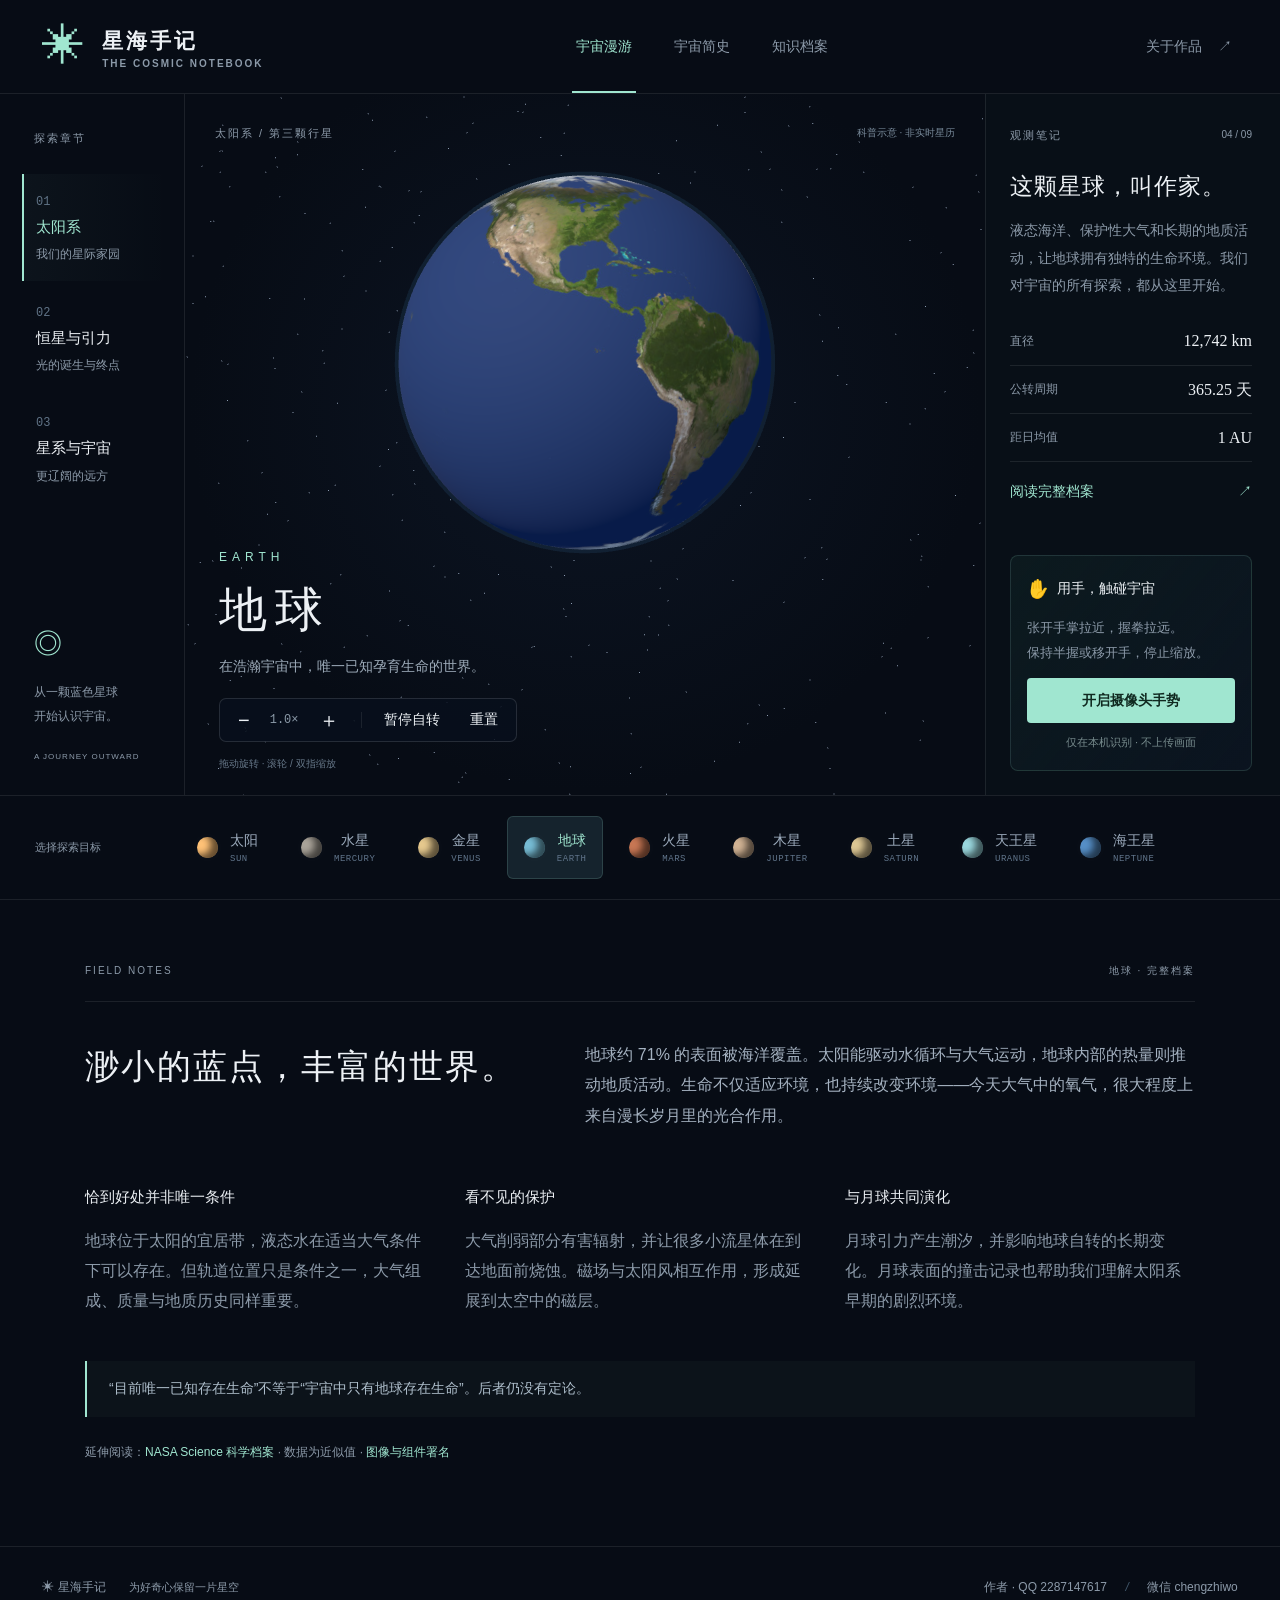
==== index.html @ a7c23c56 "Publish Xinghai original universe explorer" ====
<!doctype html>
<html lang="zh-CN"><head><meta charset="UTF-8"><meta name="viewport" content="width=device-width,initial-scale=1"><meta name="theme-color" content="#070c15"><meta name="description" content="星海手记：从太阳系、恒星与星系到宇宙演化的交互科普图鉴。用一只手，探索辽阔星空。作者 QQ 2287147617，微信 chengzhiwo。"><title>星海手记 · 掌心里的宇宙</title><link rel="icon" type="image/svg+xml" href="data:image/svg+xml,%3Csvg xmlns='http://www.w3.org/2000/svg' viewBox='0 0 40 40'%3E%3Crect width='40' height='40' rx='10' fill='%23070c15'/%3E%3Ccircle cx='20' cy='20' r='9' fill='%238ee0d0'/%3E%3Cellipse cx='20' cy='20' rx='17' ry='6' transform='rotate(-35 20 20)' fill='none' stroke='%23ffffff' stroke-width='2'/%3E%3C/svg%3E"><link rel="stylesheet" href="./style.css"><link rel="stylesheet" href="./refinements.css"></head>
<body><a class="skip" href="#reading">跳至知识正文</a>
<header><a class="brand" href="./"><span class="brand-icon">✳</span><span>星海手记<small>THE COSMIC NOTEBOOK</small></span></a><nav aria-label="主导航"><button class="nav active" data-view="explore">宇宙漫游</button><button class="nav" data-view="timeline">宇宙简史</button><button class="nav" data-view="library">知识档案</button></nav><button id="aboutBtn" class="quiet">关于作品 <span>↗</span></button></header>
<main>
<section id="explore" class="view active"><div class="explorer">
<aside class="chapters"><span class="eyebrow">探索章节</span><button class="chapter active" data-group="solar"><span>01</span>太阳系<small>我们的星际家园</small></button><button class="chapter" data-group="stars"><span>02</span>恒星与引力<small>光的诞生与终点</small></button><button class="chapter" data-group="galaxies"><span>03</span>星系与宇宙<small>更辽阔的远方</small></button><div class="side-foot"><span class="tiny-orbit">◎</span><p>从一颗蓝色星球<br>开始认识宇宙。</p><span class="eyebrow">A JOURNEY OUTWARD</span></div></aside>
<div class="universe"><div class="scene-top"><span class="eyebrow" id="sceneLocation">太阳系 / 第三颗行星</span><span class="model-tag">科普示意 · 非实时星历</span></div><div id="space" role="img" aria-label="可拖动旋转的三维天体，使用下方按钮或手势缩放"><div id="sceneLoading">正在展开星空…</div></div><div class="scene-title"><span class="eyebrow" id="objectEnglish">EARTH</span><h1 id="objectName">地球</h1><p id="objectSubtitle">在浩瀚宇宙中，唯一已知孕育生命的世界。</p></div><div class="scene-controls"><button id="zoomOut" aria-label="拉远视角">−</button><span id="zoomValue">1.0×</span><button id="zoomIn" aria-label="拉近视角">＋</button><span class="divider"></span><button id="rotateBtn" aria-pressed="true">暂停自转</button><button id="resetBtn">重置</button></div><div class="scene-hint">拖动旋转 · 滚轮 / 双指缩放</div></div>
<aside class="details"><div class="detail-heading"><span class="eyebrow">观测笔记</span><span id="objectIndex">03 / 09</span></div><h2 id="detailTitle">这颗星球，叫作家。</h2><p id="objectIntro">海洋、大气与适宜的温度，让地球拥有独特的生命环境。</p><div id="facts" class="facts"></div><button id="readMore" class="text-link">阅读完整档案 <span>↗</span></button><div class="gesture-card"><div class="gesture-title"><span>✋</span><strong>用手，触碰宇宙</strong><span class="badge">实验功能</span></div><p>张开手掌拉近，握拳拉远。<br>保持半握或移开手，停止缩放。</p><button id="cameraBtn" class="primary">开启摄像头手势</button><small>仅在本机识别 · 不上传画面</small></div></aside>
</div><div class="object-dock"><span class="dock-label">选择探索目标</span><div id="objectList" aria-label="探索天体"></div></div>
<section id="reading" class="reading"><div class="section-label"><span>FIELD NOTES</span><span id="readNumber">01 — 地球档案</span></div><div id="article"></div></section></section>
<section id="timeline" class="view page"><div class="page-intro"><span class="eyebrow">13.8 BILLION YEARS</span><h1>宇宙的故事，<br>仍在继续。</h1><p>从炽热的早期宇宙，到你此刻抬头看到的星光。<br>沿着时间线，读懂我们从何而来。</p></div><div id="timelineList"></div></section>
<section id="library" class="view page"><div class="page-intro"><span class="eyebrow">THE FIELD GUIDE</span><h1>把遥远，读得更近。</h1><p>理解宇宙，不只需要想象力，也需要知道证据与未知的边界。</p></div><label class="search-label">搜索知识档案<input id="search" type="search" placeholder="试试：黑洞、光年、暗物质…"></label><div id="knowledgeGrid"></div><div class="sources"><h2>资料与图像来源</h2><p>科普文字重新组织编写，数值取近似值。三维展示强调结构理解，天体大小、轨道距离与运行速度经过视觉调整，不用于导航或观测预报。</p><a href="https://science.nasa.gov/solar-system/" target="_blank" rel="noopener">NASA · 太阳系</a><a href="https://science.nasa.gov/universe/" target="_blank" rel="noopener">NASA · 宇宙</a><a href="./credits.html">图像与开源许可</a></div></section>
</main><footer><span>✳ 星海手记 <small>为好奇心保留一片星空</small></span><span>作者 · QQ 2287147617 <i> / </i> 微信 chengzhiwo</span></footer>
<dialog id="about"><button class="close" data-close="about" aria-label="关闭">×</button><span class="eyebrow">ABOUT THIS NOTEBOOK</span><h2>星海手记</h2><p>一份从太阳系延伸到宇宙边界的交互科普作品。独立编写页面、内容和交互，以真实科学资料为基础，将复杂概念变成可以探索的空间。</p><p>作者：<strong>QQ 2287147617</strong><br>微信：<strong>chengzhiwo</strong></p><p>灵感参考：Solar System Atlas 的空间探索形式。本站重新设计与实现，未复用该站源码、文字与品牌。第三方科学图像及开源组件保留各自权利与署名。</p><a href="./credits.html">查看资料来源与许可</a></dialog>
<dialog id="cameraDialog"><button class="close" id="cameraClose" aria-label="关闭手势和摄像头">×</button><span class="eyebrow">HAND OBSERVATORY</span><h2>一只手，就能探索。</h2><p>允许摄像头后，把单手放在画面中央。光线均匀、手掌完整入镜时效果更好。</p><div class="camera-preview"><video id="cameraVideo" autoplay muted playsinline></video><canvas id="handOverlay" width="480" height="360"></canvas><span id="cameraStatus" role="status" aria-live="polite">点击开始，仅请求视频权限。</span></div><div class="gesture-instructions"><span>✋ 张开 · 拉近</span><span>✊ 握拳 · 拉远</span><span>半握 / 移开 · 停止</span></div><button id="cameraStart" class="primary">允许摄像头并开始</button><button id="cameraMinimize" class="quiet" hidden>收起面板，继续探索</button><small>模型首次加载约 17 MB，之后使用浏览器缓存。关闭或切到后台将停止摄像头。</small></dialog>
<button id="cameraPill" hidden>手势识别中 · 点击查看 / 关闭</button><div id="toast" role="status"></div><script type="module" src="./app.js"></script></body></html>
---- style.css ----
@import url('data:text/css,');
:root{color-scheme:dark;--bg:#070c15;--panel:#0b1320;--line:#ffffff16;--text:#edf1f5;--muted:#8c9aa9;--mint:#a0e6d0;--serif:Georgia,'Songti SC','SimSun',serif}*{box-sizing:border-box}body{margin:0;background:var(--bg);color:var(--text);font:16px/1.7 'Segoe UI','Microsoft YaHei',sans-serif}button,input{font:inherit}button,a{touch-action:manipulation}button{cursor:pointer;color:inherit;border:0;background:none}a{color:var(--mint);text-decoration:none}button:focus-visible,a:focus-visible,input:focus-visible{outline:2px solid var(--mint);outline-offset:5px}button:hover{color:var(--mint)}button:disabled{opacity:.55;cursor:wait}[hidden]{display:none!important}.skip{position:fixed;left:20px;top:-100px;z-index:30;background:#173f3b;padding:10px}.skip:focus{top:10px}header{height:94px;display:flex;align-items:center;justify-content:space-between;padding:0 3.3%;border-bottom:1px solid var(--line);gap:24px}.brand{display:flex;align-items:center;gap:14px;color:var(--text);font-size:21px;letter-spacing:3px;font-weight:600}.brand-icon{font-size:43px;color:var(--mint);font-weight:400}.brand small{display:block;letter-spacing:2px;font-size:10px;color:var(--muted);line-height:1.2}.brand:hover{color:var(--mint)}nav{display:flex;align-self:stretch;gap:34px}.nav{position:relative;padding:0 4px;font-size:14px;color:var(--muted)}.nav.active{color:var(--mint)}.nav.active:after{content:'';position:absolute;bottom:0;left:0;right:0;height:2px;background:var(--mint)}.quiet{font-size:14px;color:var(--muted)}.quiet span{padding-left:12px}.view{display:none}.view.active{display:block}.explorer{display:grid;grid-template-columns:185px minmax(300px,1fr) 295px;min-height:660px;height:calc(100svh - 199px);max-height:880px}.chapters{padding:35px 20px 28px 28px;border-right:1px solid var(--line);display:flex;flex-direction:column}.eyebrow{font-size:11px;letter-spacing:2px;color:var(--muted);font-weight:500}.chapters>.eyebrow{padding:0 6px;margin-bottom:24px}.chapter{text-align:left;padding:16px 12px;margin:2px -6px;border-left:2px solid transparent;font-size:15px}.chapter>span{display:block;font:12px/2 monospace;color:#607386}.chapter small{display:block;color:var(--muted);font-size:11px;padding-top:5px}.chapter.active{color:var(--mint);border-left-color:var(--mint);background:linear-gradient(90deg,#a0e6d009,transparent)}.side-foot{margin-top:auto;padding:40px 0 0 6px}.side-foot p{color:var(--muted);font-size:12px;line-height:2}.side-foot .eyebrow{font-size:8px;letter-spacing:1px}.tiny-orbit{color:var(--mint);font-size:28px}.universe{position:relative;min-width:0;overflow:hidden;background:radial-gradient(ellipse at 50% 45%,#14223966,transparent 70%)}#space{position:absolute;inset:0;touch-action:none}#space canvas{width:100%;height:100%;display:block}#sceneLoading{position:absolute;inset:40% 0;text-align:center;color:var(--muted);font-size:14px}.scene-top{position:absolute;top:30px;left:30px;right:30px;z-index:2;display:flex;justify-content:space-between;gap:14px;pointer-events:none}.model-tag{font-size:10px;color:#798b9b}.scene-title{position:absolute;left:34px;bottom:116px;pointer-events:none;z-index:2}.scene-title .eyebrow{color:var(--mint);font-size:12px;letter-spacing:5px}.scene-title h1{font:48px/1.3 var(--serif);letter-spacing:8px;margin:10px 0 14px}.scene-title p{font-size:13px;color:#9dabb9;margin:0;max-width:380px}.scene-controls{position:absolute;bottom:53px;left:34px;display:flex;align-items:center;gap:10px;border:1px solid #ffffff20;background:#08101dd9;border-radius:7px;padding:6px 8px;font-size:12px}.scene-controls button{padding:3px 10px;font-size:12px}.scene-controls button:first-child,.scene-controls button:nth-child(3){font-size:20px;line-height:1}.scene-controls span{color:var(--muted);font-family:monospace}.scene-controls .divider{height:16px;width:1px;background:var(--line);margin:0 2px}.scene-hint{position:absolute;bottom:23px;left:34px;font-size:10px;color:#667788}.details{padding:32px 28px 24px 24px;border-left:1px solid var(--line);display:flex;flex-direction:column;background:#0a111a88}.detail-heading{display:flex;justify-content:space-between;color:var(--muted);font-size:10px}.details h2{font:24px/1.6 var(--serif);margin:24px 0 12px;letter-spacing:1px}.details>p{font-size:13px;line-height:1.95;color:var(--muted);margin:0 0 18px}.facts{display:grid;gap:0}.fact{padding:10px 0;border-bottom:1px solid var(--line);display:flex;align-items:center;justify-content:space-between;gap:16px}.fact span{font-size:11px;color:var(--muted)}.fact strong{font-size:16px;font-weight:400;font-family:Georgia,'Microsoft YaHei',serif}.text-link{font-size:12px;color:var(--mint);padding:18px 0;text-align:left;display:flex;justify-content:space-between}.gesture-card{border:1px solid #a0e6d025;padding:18px 16px;margin-top:auto;border-radius:8px;background:linear-gradient(130deg,#15312e55,#0b1420)}.gesture-title{display:flex;gap:8px;align-items:center}.gesture-title>span:first-child{font-size:18px}.gesture-title strong{font-size:12px;font-weight:500}.badge{font-size:9px;color:var(--mint);margin-left:auto;border:1px solid #a0e6d030;border-radius:3px;padding:1px 4px}.gesture-card p{font-size:11px;line-height:1.9;color:var(--muted);margin:12px 0}.primary{width:100%;border-radius:4px;background:var(--mint);color:#102920;padding:11px;font-size:12px;font-weight:600;transition:background .2s}.primary:hover{background:#c1f5e5;color:#081611}.gesture-card small{display:block;text-align:center;font-size:9px;color:#778b8d;margin-top:10px}.object-dock{display:flex;align-items:center;gap:25px;height:105px;border-top:1px solid var(--line);border-bottom:1px solid var(--line);padding:0 35px}.dock-label{font-size:11px;color:var(--muted);min-width:120px}.object-dock>div{display:flex;gap:9px;overflow-x:auto;scrollbar-width:thin;flex:1;padding:10px 0}.object-btn{display:flex;align-items:center;gap:12px;padding:12px 16px;white-space:nowrap;border:1px solid transparent;border-radius:6px;font-size:13px;color:#9cabbc}.object-btn.active{background:#15232d;border-color:#a0e6d02a;color:var(--mint)}.object-btn i{width:21px;height:21px;border-radius:50%;background:var(--body-color);display:block;box-shadow:inset -7px -3px 7px #0009,0 0 12px #ffffff09}.object-btn small{display:block;font:9px/1.5 monospace;color:#61758b;text-align:left;letter-spacing:.5px}.reading{max-width:1200px;margin:auto;padding:62px 45px 72px}.section-label{display:flex;justify-content:space-between;font-size:10px;letter-spacing:2px;color:var(--muted);border-bottom:1px solid var(--line);padding-bottom:22px}.article-head{display:grid;grid-template-columns:1fr 1.4fr;gap:65px;padding:38px 0}.article-head h2{font:34px/1.6 var(--serif);letter-spacing:2px;margin:0}.article-head p{margin:0;color:#a5b2c1;line-height:1.9}.article-columns{display:grid;grid-template-columns:repeat(3,1fr);gap:30px}.article-columns h3{font-size:15px;font-weight:500}.article-columns p{font-size:14px;color:var(--muted);line-height:1.9}.note{border-left:2px solid var(--mint);background:#a0e6d007;padding:16px 22px;margin-top:28px;color:#aebecb;font-size:14px}.article-source{font-size:12px;margin-top:25px;color:var(--muted)}.page{max-width:1200px;margin:auto;padding:65px 45px}.page-intro .eyebrow{color:var(--mint)}.page-intro h1{font:48px/1.45 var(--serif);letter-spacing:4px;margin:20px 0}.page-intro p{color:var(--muted);line-height:1.9}.timeline-event{display:grid;grid-template-columns:190px 1fr;gap:40px;position:relative;padding:36px 0 36px 24px;border-left:1px solid #a0e6d040;margin-left:10px}.timeline-event:before{content:'';position:absolute;left:-4px;top:50px;width:7px;height:7px;border-radius:50%;background:var(--mint)}.timeline-event time{font:24px/1.6 Georgia,serif;color:var(--mint)}.timeline-event h2{font:24px var(--serif);margin:4px 0 15px}.timeline-event p{color:var(--muted);margin:0;line-height:1.9}.search-label{display:block;color:var(--muted);font-size:13px;margin:35px 0}.search-label input{display:block;margin-top:12px;background:#101c29;border:1px solid var(--line);border-radius:5px;color:white;width:100%;padding:15px 20px;font-size:16px}#knowledgeGrid{display:grid;grid-template-columns:repeat(2,1fr);gap:20px}.knowledge-card{border:1px solid var(--line);padding:27px;border-radius:5px;background:#0c1420}.knowledge-card .eyebrow{color:var(--mint)}.knowledge-card h2{font:24px var(--serif);margin:12px 0 20px}.knowledge-card p{font-size:15px;color:var(--muted);line-height:1.9}.knowledge-card details{font-size:14px;color:#aebecb;border-top:1px solid var(--line);padding-top:15px}.knowledge-card summary{cursor:pointer;color:var(--mint)}.sources{margin-top:50px;border-top:1px solid var(--line);padding-top:30px}.sources p{color:var(--muted)}.sources a{display:inline-block;margin:10px 24px 10px 0;font-size:14px}footer{border-top:1px solid var(--line);padding:30px 3.3%;display:flex;justify-content:space-between;gap:24px;font-size:12px;color:var(--muted)}footer small{padding-left:20px;font-size:11px}footer i{padding:0 15px;color:#42596c}dialog{background:#0d1724;color:var(--text);border:1px solid #a0e6d033;border-radius:12px;padding:38px;width:min(560px,calc(100vw - 32px));max-height:90svh;overflow:auto;box-shadow:0 30px 150px #000b}dialog::backdrop{background:#000b;backdrop-filter:blur(8px)}dialog h2{font:30px var(--serif);margin:18px 0}dialog p{color:var(--muted);font-size:14px;line-height:1.9}dialog small{display:block;font-size:11px;color:var(--muted);margin-top:15px}.close{position:absolute;top:12px;right:16px;font-size:25px}.camera-preview{position:relative;aspect-ratio:4/3;background:#050a10;border:1px solid var(--line);border-radius:6px;overflow:hidden}.camera-preview video,.camera-preview canvas{position:absolute;inset:0;width:100%;height:100%;object-fit:cover;transform:scaleX(-1)}#cameraStatus{position:absolute;bottom:12px;left:12px;right:12px;background:#050a10c9;padding:8px 12px;font-size:12px;color:var(--mint);border-radius:4px}.gesture-instructions{display:flex;flex-wrap:wrap;gap:15px;font-size:11px;color:var(--muted);margin:15px 0}#cameraPill{position:fixed;bottom:18px;right:18px;background:#a0e6d0;color:#102920;padding:12px 20px;border-radius:40px;z-index:8;font-size:12px}#toast{position:fixed;bottom:26px;left:50%;transform:translateX(-50%);background:#1c3441;padding:12px 25px;border-radius:6px;z-index:20;display:none;font-size:13px;max-width:90vw}.fallback-image{position:absolute;width:70%;height:50%;object-fit:contain;left:15%;top:10%;opacity:.8}.fallback-message{position:absolute;top:60%;left:10%;right:10%;font-size:13px;color:var(--muted)}@media(min-width:1600px){.explorer{grid-template-columns:220px minmax(300px,1fr) 340px}.details{padding:40px 34px}.details>p{font-size:15px}.fact{padding:15px 0}.gesture-card p{font-size:13px}.scene-title h1{font-size:60px}}@media(max-width:1100px){header{padding:0 24px}.explorer{grid-template-columns:145px minmax(250px,1fr) 260px}.chapters{padding-left:18px;padding-right:12px}.details{padding:25px 18px}.scene-top{left:22px;right:20px;display:block}.model-tag{display:block;margin-top:7px}.scene-title{left:24px}.scene-title h1{font-size:40px}.scene-title p{max-width:260px;font-size:12px}.scene-controls,.scene-hint{left:24px}.badge{display:none}.object-dock{padding:0 20px;gap:12px}.dock-label{min-width:110px}nav{gap:22px}}@media(max-width:780px){header{height:auto;min-height:84px;padding:16px 18px;flex-wrap:wrap;gap:15px}.brand{font-size:18px}.brand-icon{font-size:33px}.brand small{font-size:8px}header nav{order:3;flex-basis:100%;height:40px;justify-content:space-between;gap:15px}.nav{font-size:13px;padding:5px 12px}#aboutBtn{font-size:12px}.explorer{display:flex;flex-wrap:wrap;height:auto;max-height:none;min-height:0}.chapters{order:0;width:100%;flex-direction:row;align-items:stretch;justify-content:space-between;padding:10px 14px;border-right:0;border-bottom:1px solid var(--line)}.chapters>.eyebrow,.side-foot{display:none}.chapter{font-size:12px;padding:8px 10px;margin:0;border-left:0;border-bottom:2px solid transparent}.chapter>span{display:inline;margin-right:7px;font-size:10px}.chapter small{display:none}.chapter.active{border-bottom-color:var(--mint)}.universe{order:1;width:100%;height:590px}.details{order:2;width:100%;border-left:0;border-top:1px solid var(--line);padding:26px 22px;display:block}.details h2{margin-top:15px}.details>p{font-size:14px}.facts{grid-template-columns:repeat(3,1fr);gap:15px}.fact{display:block}.fact span,.fact strong{display:block}.fact strong{margin-top:5px;font-size:17px}.gesture-card{margin-top:10px;padding:20px}.gesture-title strong{font-size:15px}.gesture-card p{font-size:13px}.gesture-card .primary{font-size:14px}.gesture-card small{font-size:11px}.badge{display:block}.object-dock{height:100px;padding:0 15px;position:relative}.dock-label{display:none}.object-btn{padding:12px}.scene-title{bottom:115px;left:24px}.scene-title h1{font-size:43px}.scene-title p{max-width:320px}.scene-controls{font-size:14px}.scene-controls button{font-size:13px}.scene-hint{font-size:11px}.reading{padding:35px 23px}.article-head{grid-template-columns:1fr;gap:20px;padding:28px 0}.article-head h2{font-size:28px}.article-columns{grid-template-columns:1fr;gap:6px}.article-columns p{font-size:15px}.page{padding:35px 23px}.page-intro h1{font-size:35px}.timeline-event{grid-template-columns:1fr;gap:8px;padding:30px 0 30px 22px}.timeline-event:before{top:44px}.timeline-event time{font-size:20px}#knowledgeGrid{grid-template-columns:1fr}.knowledge-card{padding:23px}footer{flex-direction:column;padding:25px 23px;gap:12px}footer small{display:block;padding:7px 0 0}footer i{padding:0 5px}dialog{padding:30px 24px}.gesture-instructions{gap:10px}.section-label{font-size:9px}}@media(prefers-reduced-motion:reduce){*{scroll-behavior:auto!important;transition:none!important}}
---- refinements.css ----
.nebula-photo{margin:30px 0}.nebula-photo img{width:100%;height:auto;border-radius:6px}.nebula-photo figcaption{font-size:12px;color:var(--muted);margin-top:8px}.details>p{font-size:14px}.fact span{font-size:12px}.gesture-title strong{font-size:14px}.gesture-card p{font-size:13px}.gesture-card .primary{font-size:14px}.text-link{font-size:14px}.object-btn{font-size:14px}.chapter small{font-size:12px}.article-columns p{font-size:16px}.gesture-card small{font-size:11px}.scene-title p{font-size:14px}.scene-controls button{font-size:14px}.badge{display:none}.details h2{font-size:23px}.knowledge-card p{font-size:16px}.camera-preview video{object-fit:fill}@media(max-width:780px){.fact strong{font-size:16px}.scene-title p{font-size:13px}.scene-controls button{font-size:13px}}
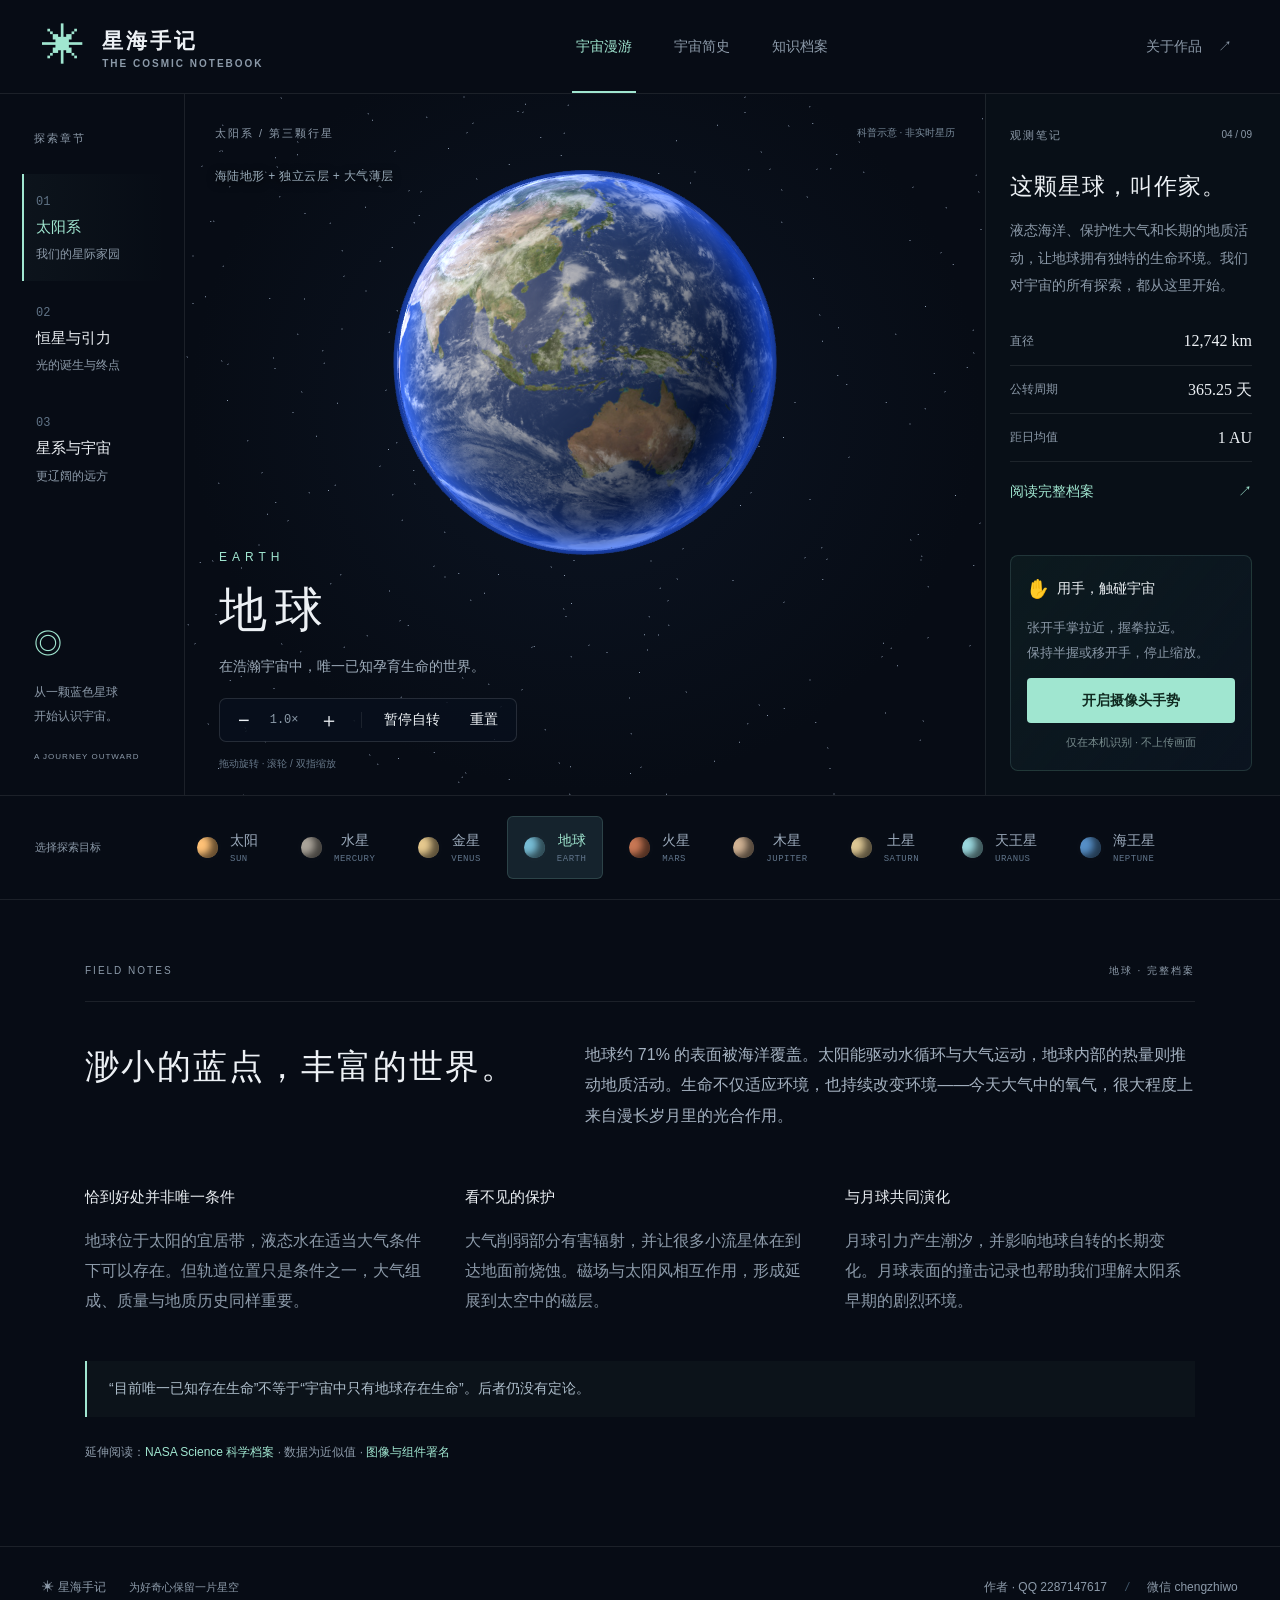
==== commit aa3708be: "Enrich all planets with observation-based maps, atmosphere, clouds and Venus radar view" ====
--- a/index.html
+++ b/index.html
@@ -1,17 +1,17 @@
-<!doctype html>
-<html lang="zh-CN"><head><meta charset="UTF-8"><meta name="viewport" content="width=device-width,initial-scale=1"><meta name="theme-color" content="#070c15"><meta name="description" content="星海手记：从太阳系、恒星与星系到宇宙演化的交互科普图鉴。用一只手，探索辽阔星空。作者 QQ 2287147617，微信 chengzhiwo。"><title>星海手记 · 掌心里的宇宙</title><link rel="icon" type="image/svg+xml" href="data:image/svg+xml,%3Csvg xmlns='http://www.w3.org/2000/svg' viewBox='0 0 40 40'%3E%3Crect width='40' height='40' rx='10' fill='%23070c15'/%3E%3Ccircle cx='20' cy='20' r='9' fill='%238ee0d0'/%3E%3Cellipse cx='20' cy='20' rx='17' ry='6' transform='rotate(-35 20 20)' fill='none' stroke='%23ffffff' stroke-width='2'/%3E%3C/svg%3E"><link rel="stylesheet" href="./style.css"><link rel="stylesheet" href="./refinements.css"></head>
-<body><a class="skip" href="#reading">跳至知识正文</a>
-<header><a class="brand" href="./"><span class="brand-icon">✳</span><span>星海手记<small>THE COSMIC NOTEBOOK</small></span></a><nav aria-label="主导航"><button class="nav active" data-view="explore">宇宙漫游</button><button class="nav" data-view="timeline">宇宙简史</button><button class="nav" data-view="library">知识档案</button></nav><button id="aboutBtn" class="quiet">关于作品 <span>↗</span></button></header>
-<main>
-<section id="explore" class="view active"><div class="explorer">
-<aside class="chapters"><span class="eyebrow">探索章节</span><button class="chapter active" data-group="solar"><span>01</span>太阳系<small>我们的星际家园</small></button><button class="chapter" data-group="stars"><span>02</span>恒星与引力<small>光的诞生与终点</small></button><button class="chapter" data-group="galaxies"><span>03</span>星系与宇宙<small>更辽阔的远方</small></button><div class="side-foot"><span class="tiny-orbit">◎</span><p>从一颗蓝色星球<br>开始认识宇宙。</p><span class="eyebrow">A JOURNEY OUTWARD</span></div></aside>
-<div class="universe"><div class="scene-top"><span class="eyebrow" id="sceneLocation">太阳系 / 第三颗行星</span><span class="model-tag">科普示意 · 非实时星历</span></div><div id="space" role="img" aria-label="可拖动旋转的三维天体，使用下方按钮或手势缩放"><div id="sceneLoading">正在展开星空…</div></div><div class="scene-title"><span class="eyebrow" id="objectEnglish">EARTH</span><h1 id="objectName">地球</h1><p id="objectSubtitle">在浩瀚宇宙中，唯一已知孕育生命的世界。</p></div><div class="scene-controls"><button id="zoomOut" aria-label="拉远视角">−</button><span id="zoomValue">1.0×</span><button id="zoomIn" aria-label="拉近视角">＋</button><span class="divider"></span><button id="rotateBtn" aria-pressed="true">暂停自转</button><button id="resetBtn">重置</button></div><div class="scene-hint">拖动旋转 · 滚轮 / 双指缩放</div></div>
-<aside class="details"><div class="detail-heading"><span class="eyebrow">观测笔记</span><span id="objectIndex">03 / 09</span></div><h2 id="detailTitle">这颗星球，叫作家。</h2><p id="objectIntro">海洋、大气与适宜的温度，让地球拥有独特的生命环境。</p><div id="facts" class="facts"></div><button id="readMore" class="text-link">阅读完整档案 <span>↗</span></button><div class="gesture-card"><div class="gesture-title"><span>✋</span><strong>用手，触碰宇宙</strong><span class="badge">实验功能</span></div><p>张开手掌拉近，握拳拉远。<br>保持半握或移开手，停止缩放。</p><button id="cameraBtn" class="primary">开启摄像头手势</button><small>仅在本机识别 · 不上传画面</small></div></aside>
-</div><div class="object-dock"><span class="dock-label">选择探索目标</span><div id="objectList" aria-label="探索天体"></div></div>
-<section id="reading" class="reading"><div class="section-label"><span>FIELD NOTES</span><span id="readNumber">01 — 地球档案</span></div><div id="article"></div></section></section>
-<section id="timeline" class="view page"><div class="page-intro"><span class="eyebrow">13.8 BILLION YEARS</span><h1>宇宙的故事，<br>仍在继续。</h1><p>从炽热的早期宇宙，到你此刻抬头看到的星光。<br>沿着时间线，读懂我们从何而来。</p></div><div id="timelineList"></div></section>
-<section id="library" class="view page"><div class="page-intro"><span class="eyebrow">THE FIELD GUIDE</span><h1>把遥远，读得更近。</h1><p>理解宇宙，不只需要想象力，也需要知道证据与未知的边界。</p></div><label class="search-label">搜索知识档案<input id="search" type="search" placeholder="试试：黑洞、光年、暗物质…"></label><div id="knowledgeGrid"></div><div class="sources"><h2>资料与图像来源</h2><p>科普文字重新组织编写，数值取近似值。三维展示强调结构理解，天体大小、轨道距离与运行速度经过视觉调整，不用于导航或观测预报。</p><a href="https://science.nasa.gov/solar-system/" target="_blank" rel="noopener">NASA · 太阳系</a><a href="https://science.nasa.gov/universe/" target="_blank" rel="noopener">NASA · 宇宙</a><a href="./credits.html">图像与开源许可</a></div></section>
-</main><footer><span>✳ 星海手记 <small>为好奇心保留一片星空</small></span><span>作者 · QQ 2287147617 <i> / </i> 微信 chengzhiwo</span></footer>
-<dialog id="about"><button class="close" data-close="about" aria-label="关闭">×</button><span class="eyebrow">ABOUT THIS NOTEBOOK</span><h2>星海手记</h2><p>一份从太阳系延伸到宇宙边界的交互科普作品。独立编写页面、内容和交互，以真实科学资料为基础，将复杂概念变成可以探索的空间。</p><p>作者：<strong>QQ 2287147617</strong><br>微信：<strong>chengzhiwo</strong></p><p>灵感参考：Solar System Atlas 的空间探索形式。本站重新设计与实现，未复用该站源码、文字与品牌。第三方科学图像及开源组件保留各自权利与署名。</p><a href="./credits.html">查看资料来源与许可</a></dialog>
-<dialog id="cameraDialog"><button class="close" id="cameraClose" aria-label="关闭手势和摄像头">×</button><span class="eyebrow">HAND OBSERVATORY</span><h2>一只手，就能探索。</h2><p>允许摄像头后，把单手放在画面中央。光线均匀、手掌完整入镜时效果更好。</p><div class="camera-preview"><video id="cameraVideo" autoplay muted playsinline></video><canvas id="handOverlay" width="480" height="360"></canvas><span id="cameraStatus" role="status" aria-live="polite">点击开始，仅请求视频权限。</span></div><div class="gesture-instructions"><span>✋ 张开 · 拉近</span><span>✊ 握拳 · 拉远</span><span>半握 / 移开 · 停止</span></div><button id="cameraStart" class="primary">允许摄像头并开始</button><button id="cameraMinimize" class="quiet" hidden>收起面板，继续探索</button><small>模型首次加载约 17 MB，之后使用浏览器缓存。关闭或切到后台将停止摄像头。</small></dialog>
-<button id="cameraPill" hidden>手势识别中 · 点击查看 / 关闭</button><div id="toast" role="status"></div><script type="module" src="./app.js"></script></body></html>
+<!doctype html>
+<html lang="zh-CN"><head><meta charset="UTF-8"><meta name="viewport" content="width=device-width,initial-scale=1"><meta name="theme-color" content="#070c15"><meta name="description" content="星海手记：从太阳系、恒星与星系到宇宙演化的交互科普图鉴。用一只手，探索辽阔星空。作者 QQ 2287147617，微信 chengzhiwo。"><title>星海手记 · 掌心里的宇宙</title><link rel="icon" type="image/svg+xml" href="data:image/svg+xml,%3Csvg xmlns='http://www.w3.org/2000/svg' viewBox='0 0 40 40'%3E%3Crect width='40' height='40' rx='10' fill='%23070c15'/%3E%3Ccircle cx='20' cy='20' r='9' fill='%238ee0d0'/%3E%3Cellipse cx='20' cy='20' rx='17' ry='6' transform='rotate(-35 20 20)' fill='none' stroke='%23ffffff' stroke-width='2'/%3E%3C/svg%3E"><link rel="stylesheet" href="./style.css"><link rel="stylesheet" href="./refinements.css?v=2"></head>
+<body><a class="skip" href="#reading">跳至知识正文</a>
+<header><a class="brand" href="./"><span class="brand-icon">✳</span><span>星海手记<small>THE COSMIC NOTEBOOK</small></span></a><nav aria-label="主导航"><button class="nav active" data-view="explore">宇宙漫游</button><button class="nav" data-view="timeline">宇宙简史</button><button class="nav" data-view="library">知识档案</button></nav><button id="aboutBtn" class="quiet">关于作品 <span>↗</span></button></header>
+<main>
+<section id="explore" class="view active"><div class="explorer">
+<aside class="chapters"><span class="eyebrow">探索章节</span><button class="chapter active" data-group="solar"><span>01</span>太阳系<small>我们的星际家园</small></button><button class="chapter" data-group="stars"><span>02</span>恒星与引力<small>光的诞生与终点</small></button><button class="chapter" data-group="galaxies"><span>03</span>星系与宇宙<small>更辽阔的远方</small></button><div class="side-foot"><span class="tiny-orbit">◎</span><p>从一颗蓝色星球<br>开始认识宇宙。</p><span class="eyebrow">A JOURNEY OUTWARD</span></div></aside>
+<div class="universe"><div class="scene-top"><span class="eyebrow" id="sceneLocation">太阳系 / 第三颗行星</span><span class="model-tag">科普示意 · 非实时星历</span></div><div id="appearanceBar"><span id="appearanceLabel"></span><button id="surfaceBtn" hidden aria-pressed="false">查看雷达地表</button></div><div id="space" role="img" aria-label="可拖动旋转的三维天体，使用下方按钮或手势缩放"><div id="sceneLoading">正在展开星空…</div></div><div class="scene-title"><span class="eyebrow" id="objectEnglish">EARTH</span><h1 id="objectName">地球</h1><p id="objectSubtitle">在浩瀚宇宙中，唯一已知孕育生命的世界。</p></div><div class="scene-controls"><button id="zoomOut" aria-label="拉远视角">−</button><span id="zoomValue">1.0×</span><button id="zoomIn" aria-label="拉近视角">＋</button><span class="divider"></span><button id="rotateBtn" aria-pressed="true">暂停自转</button><button id="resetBtn">重置</button></div><div class="scene-hint">拖动旋转 · 滚轮 / 双指缩放</div></div>
+<aside class="details"><div class="detail-heading"><span class="eyebrow">观测笔记</span><span id="objectIndex">03 / 09</span></div><h2 id="detailTitle">这颗星球，叫作家。</h2><p id="objectIntro">海洋、大气与适宜的温度，让地球拥有独特的生命环境。</p><div id="facts" class="facts"></div><button id="readMore" class="text-link">阅读完整档案 <span>↗</span></button><div class="gesture-card"><div class="gesture-title"><span>✋</span><strong>用手，触碰宇宙</strong><span class="badge">实验功能</span></div><p>张开手掌拉近，握拳拉远。<br>保持半握或移开手，停止缩放。</p><button id="cameraBtn" class="primary">开启摄像头手势</button><small>仅在本机识别 · 不上传画面</small></div></aside>
+</div><div class="object-dock"><span class="dock-label">选择探索目标</span><div id="objectList" aria-label="探索天体"></div></div>
+<section id="reading" class="reading"><div class="section-label"><span>FIELD NOTES</span><span id="readNumber">01 — 地球档案</span></div><div id="article"></div></section></section>
+<section id="timeline" class="view page"><div class="page-intro"><span class="eyebrow">13.8 BILLION YEARS</span><h1>宇宙的故事，<br>仍在继续。</h1><p>从炽热的早期宇宙，到你此刻抬头看到的星光。<br>沿着时间线，读懂我们从何而来。</p></div><div id="timelineList"></div></section>
+<section id="library" class="view page"><div class="page-intro"><span class="eyebrow">THE FIELD GUIDE</span><h1>把遥远，读得更近。</h1><p>理解宇宙，不只需要想象力，也需要知道证据与未知的边界。</p></div><label class="search-label">搜索知识档案<input id="search" type="search" placeholder="试试：黑洞、光年、暗物质…"></label><div id="knowledgeGrid"></div><div class="sources"><h2>资料与图像来源</h2><p>科普文字重新组织编写，数值取近似值。三维展示强调结构理解，天体大小、轨道距离与运行速度经过视觉调整，不用于导航或观测预报。</p><a href="https://science.nasa.gov/solar-system/" target="_blank" rel="noopener">NASA · 太阳系</a><a href="https://science.nasa.gov/universe/" target="_blank" rel="noopener">NASA · 宇宙</a><a href="./credits.html">图像与开源许可</a></div></section>
+</main><footer><span>✳ 星海手记 <small>为好奇心保留一片星空</small></span><span>作者 · QQ 2287147617 <i> / </i> 微信 chengzhiwo</span></footer>
+<dialog id="about"><button class="close" data-close="about" aria-label="关闭">×</button><span class="eyebrow">ABOUT THIS NOTEBOOK</span><h2>星海手记</h2><p>一份从太阳系延伸到宇宙边界的交互科普作品。独立编写页面、内容和交互，以真实科学资料为基础，将复杂概念变成可以探索的空间。</p><p>作者：<strong>QQ 2287147617</strong><br>微信：<strong>chengzhiwo</strong></p><p>灵感参考：Solar System Atlas 的空间探索形式。本站重新设计与实现，未复用该站源码、文字与品牌。第三方科学图像及开源组件保留各自权利与署名。</p><a href="./credits.html">查看资料来源与许可</a></dialog>
+<dialog id="cameraDialog"><button class="close" id="cameraClose" aria-label="关闭手势和摄像头">×</button><span class="eyebrow">HAND OBSERVATORY</span><h2>一只手，就能探索。</h2><p>允许摄像头后，把单手放在画面中央。光线均匀、手掌完整入镜时效果更好。</p><div class="camera-preview"><video id="cameraVideo" autoplay muted playsinline></video><canvas id="handOverlay" width="480" height="360"></canvas><span id="cameraStatus" role="status" aria-live="polite">点击开始，仅请求视频权限。</span></div><div class="gesture-instructions"><span>✋ 张开 · 拉近</span><span>✊ 握拳 · 拉远</span><span>半握 / 移开 · 停止</span></div><button id="cameraStart" class="primary">允许摄像头并开始</button><button id="cameraMinimize" class="quiet" hidden>收起面板，继续探索</button><small>模型首次加载约 17 MB，之后使用浏览器缓存。关闭或切到后台将停止摄像头。</small></dialog>
+<button id="cameraPill" hidden>手势识别中 · 点击查看 / 关闭</button><div id="toast" role="status"></div><script type="module" src="./app.js?v=2"></script></body></html>
--- a/refinements.css
+++ b/refinements.css
@@ -1 +1,3 @@
-.nebula-photo{margin:30px 0}.nebula-photo img{width:100%;height:auto;border-radius:6px}.nebula-photo figcaption{font-size:12px;color:var(--muted);margin-top:8px}.details>p{font-size:14px}.fact span{font-size:12px}.gesture-title strong{font-size:14px}.gesture-card p{font-size:13px}.gesture-card .primary{font-size:14px}.text-link{font-size:14px}.object-btn{font-size:14px}.chapter small{font-size:12px}.article-columns p{font-size:16px}.gesture-card small{font-size:11px}.scene-title p{font-size:14px}.scene-controls button{font-size:14px}.badge{display:none}.details h2{font-size:23px}.knowledge-card p{font-size:16px}.camera-preview video{object-fit:fill}@media(max-width:780px){.fact strong{font-size:16px}.scene-title p{font-size:13px}.scene-controls button{font-size:13px}}
+.nebula-photo{margin:30px 0}.nebula-photo img{width:100%;height:auto;border-radius:6px}.nebula-photo figcaption{font-size:12px;color:var(--muted);margin-top:8px}.details>p{font-size:14px}.fact span{font-size:12px}.gesture-title strong{font-size:14px}.gesture-card p{font-size:13px}.gesture-card .primary{font-size:14px}.text-link{font-size:14px}.object-btn{font-size:14px}.chapter small{font-size:12px}.article-columns p{font-size:16px}.gesture-card small{font-size:11px}.scene-title p{font-size:14px}.scene-controls button{font-size:14px}.badge{display:none}.details h2{font-size:23px}.knowledge-card p{font-size:16px}.camera-preview video{object-fit:fill}@media(max-width:780px){.fact strong{font-size:16px}.scene-title p{font-size:13px}.scene-controls button{font-size:13px}}
+
+#appearanceBar{position:absolute;z-index:3;top:72px;left:30px;right:25px;display:flex;align-items:flex-start;flex-direction:column;gap:10px;pointer-events:none}#appearanceLabel{font-size:12px;color:#9aacba;letter-spacing:.4px;text-shadow:0 2px 8px #000}#surfaceBtn{pointer-events:auto;font-size:13px;color:var(--mint);border:1px solid #a0e6d04a;background:#0b1826df;border-radius:5px;padding:7px 13px;backdrop-filter:blur(10px)}#surfaceBtn[aria-pressed=true]{background:#1c363f}@media(max-width:1100px){#appearanceBar{top:90px;left:23px}}@media(max-width:780px){#appearanceBar{top:83px;left:23px}#appearanceLabel{font-size:11px;max-width:280px}}
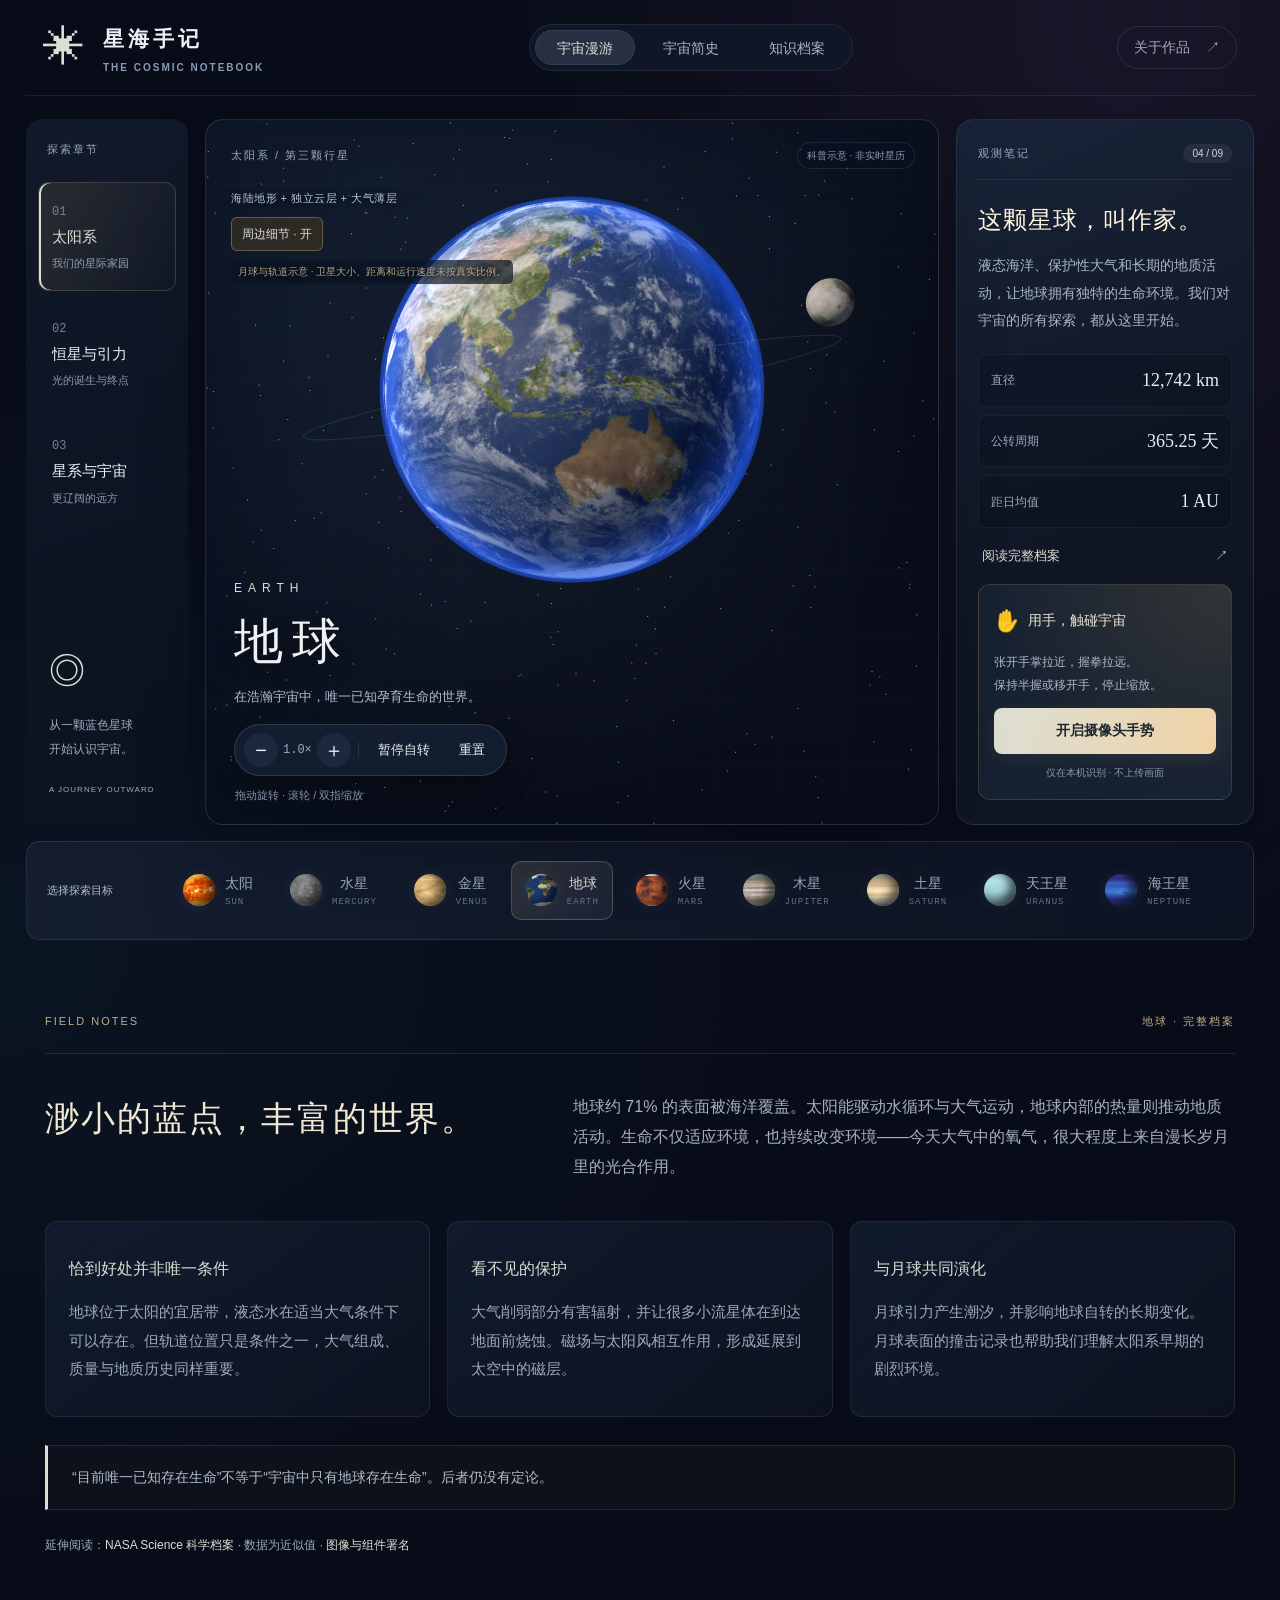
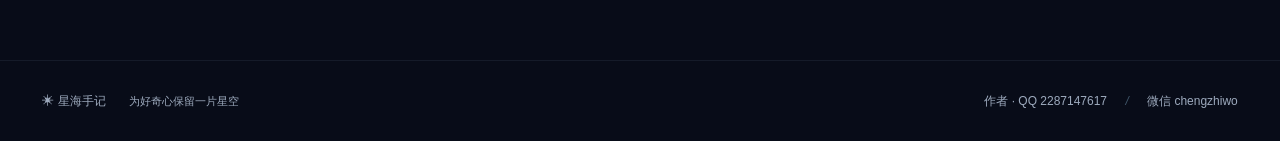
==== commit 37cd2996: "Enrich all planets with observation-based maps, atmosphere, clouds and Venus radar view" ====
--- a/index.html
+++ b/index.html
@@ -1,11 +1,11 @@
 <!doctype html>
-<html lang="zh-CN"><head><meta charset="UTF-8"><meta name="viewport" content="width=device-width,initial-scale=1"><meta name="theme-color" content="#070c15"><meta name="description" content="星海手记：从太阳系、恒星与星系到宇宙演化的交互科普图鉴。用一只手，探索辽阔星空。作者 QQ 2287147617，微信 chengzhiwo。"><title>星海手记 · 掌心里的宇宙</title><link rel="icon" type="image/svg+xml" href="data:image/svg+xml,%3Csvg xmlns='http://www.w3.org/2000/svg' viewBox='0 0 40 40'%3E%3Crect width='40' height='40' rx='10' fill='%23070c15'/%3E%3Ccircle cx='20' cy='20' r='9' fill='%238ee0d0'/%3E%3Cellipse cx='20' cy='20' rx='17' ry='6' transform='rotate(-35 20 20)' fill='none' stroke='%23ffffff' stroke-width='2'/%3E%3C/svg%3E"><link rel="stylesheet" href="./style.css"><link rel="stylesheet" href="./refinements.css?v=2"></head>
+<html lang="zh-CN"><head><meta charset="UTF-8"><meta name="viewport" content="width=device-width,initial-scale=1"><meta name="theme-color" content="#070c15"><meta name="description" content="星海手记：从太阳系、恒星与星系到宇宙演化的交互科普图鉴。用一只手，探索辽阔星空。作者 QQ 2287147617，微信 chengzhiwo。"><title>星海手记 · 掌心里的宇宙</title><link rel="icon" type="image/svg+xml" href="data:image/svg+xml,%3Csvg xmlns='http://www.w3.org/2000/svg' viewBox='0 0 40 40'%3E%3Crect width='40' height='40' rx='10' fill='%23070c15'/%3E%3Ccircle cx='20' cy='20' r='9' fill='%238ee0d0'/%3E%3Cellipse cx='20' cy='20' rx='17' ry='6' transform='rotate(-35 20 20)' fill='none' stroke='%23ffffff' stroke-width='2'/%3E%3C/svg%3E"><link rel="stylesheet" href="./style.css"><link rel="stylesheet" href="./refinements.css?v=2"><link rel="stylesheet" href="./observatory.css?v=3"></head>
 <body><a class="skip" href="#reading">跳至知识正文</a>
 <header><a class="brand" href="./"><span class="brand-icon">✳</span><span>星海手记<small>THE COSMIC NOTEBOOK</small></span></a><nav aria-label="主导航"><button class="nav active" data-view="explore">宇宙漫游</button><button class="nav" data-view="timeline">宇宙简史</button><button class="nav" data-view="library">知识档案</button></nav><button id="aboutBtn" class="quiet">关于作品 <span>↗</span></button></header>
 <main>
 <section id="explore" class="view active"><div class="explorer">
 <aside class="chapters"><span class="eyebrow">探索章节</span><button class="chapter active" data-group="solar"><span>01</span>太阳系<small>我们的星际家园</small></button><button class="chapter" data-group="stars"><span>02</span>恒星与引力<small>光的诞生与终点</small></button><button class="chapter" data-group="galaxies"><span>03</span>星系与宇宙<small>更辽阔的远方</small></button><div class="side-foot"><span class="tiny-orbit">◎</span><p>从一颗蓝色星球<br>开始认识宇宙。</p><span class="eyebrow">A JOURNEY OUTWARD</span></div></aside>
-<div class="universe"><div class="scene-top"><span class="eyebrow" id="sceneLocation">太阳系 / 第三颗行星</span><span class="model-tag">科普示意 · 非实时星历</span></div><div id="appearanceBar"><span id="appearanceLabel"></span><button id="surfaceBtn" hidden aria-pressed="false">查看雷达地表</button></div><div id="space" role="img" aria-label="可拖动旋转的三维天体，使用下方按钮或手势缩放"><div id="sceneLoading">正在展开星空…</div></div><div class="scene-title"><span class="eyebrow" id="objectEnglish">EARTH</span><h1 id="objectName">地球</h1><p id="objectSubtitle">在浩瀚宇宙中，唯一已知孕育生命的世界。</p></div><div class="scene-controls"><button id="zoomOut" aria-label="拉远视角">−</button><span id="zoomValue">1.0×</span><button id="zoomIn" aria-label="拉近视角">＋</button><span class="divider"></span><button id="rotateBtn" aria-pressed="true">暂停自转</button><button id="resetBtn">重置</button></div><div class="scene-hint">拖动旋转 · 滚轮 / 双指缩放</div></div>
+<div class="universe"><div class="scene-top"><span class="eyebrow" id="sceneLocation">太阳系 / 第三颗行星</span><span class="model-tag">科普示意 · 非实时星历</span></div><div id="appearanceBar"><span id="appearanceLabel"></span><div id="appearanceActions"><button id="surfaceBtn" hidden aria-pressed="false">查看雷达地表</button><button id="environmentBtn" aria-pressed="true">周边细节 · 开</button><button id="ringCloseBtn" hidden aria-pressed="false">放大环粒</button></div><span id="environmentNote"></span></div><div id="space" role="img" aria-label="可拖动旋转的三维天体，使用下方按钮或手势缩放"><div id="sceneLoading">正在展开星空…</div></div><div class="scene-title"><span class="eyebrow" id="objectEnglish">EARTH</span><h1 id="objectName">地球</h1><p id="objectSubtitle">在浩瀚宇宙中，唯一已知孕育生命的世界。</p></div><div class="scene-controls"><button id="zoomOut" aria-label="拉远视角">−</button><span id="zoomValue">1.0×</span><button id="zoomIn" aria-label="拉近视角">＋</button><span class="divider"></span><button id="rotateBtn" aria-pressed="true">暂停自转</button><button id="resetBtn">重置</button></div><div class="scene-hint">拖动旋转 · 滚轮 / 双指缩放</div></div>
 <aside class="details"><div class="detail-heading"><span class="eyebrow">观测笔记</span><span id="objectIndex">03 / 09</span></div><h2 id="detailTitle">这颗星球，叫作家。</h2><p id="objectIntro">海洋、大气与适宜的温度，让地球拥有独特的生命环境。</p><div id="facts" class="facts"></div><button id="readMore" class="text-link">阅读完整档案 <span>↗</span></button><div class="gesture-card"><div class="gesture-title"><span>✋</span><strong>用手，触碰宇宙</strong><span class="badge">实验功能</span></div><p>张开手掌拉近，握拳拉远。<br>保持半握或移开手，停止缩放。</p><button id="cameraBtn" class="primary">开启摄像头手势</button><small>仅在本机识别 · 不上传画面</small></div></aside>
 </div><div class="object-dock"><span class="dock-label">选择探索目标</span><div id="objectList" aria-label="探索天体"></div></div>
 <section id="reading" class="reading"><div class="section-label"><span>FIELD NOTES</span><span id="readNumber">01 — 地球档案</span></div><div id="article"></div></section></section>
@@ -14,4 +14,4 @@
 </main><footer><span>✳ 星海手记 <small>为好奇心保留一片星空</small></span><span>作者 · QQ 2287147617 <i> / </i> 微信 chengzhiwo</span></footer>
 <dialog id="about"><button class="close" data-close="about" aria-label="关闭">×</button><span class="eyebrow">ABOUT THIS NOTEBOOK</span><h2>星海手记</h2><p>一份从太阳系延伸到宇宙边界的交互科普作品。独立编写页面、内容和交互，以真实科学资料为基础，将复杂概念变成可以探索的空间。</p><p>作者：<strong>QQ 2287147617</strong><br>微信：<strong>chengzhiwo</strong></p><p>灵感参考：Solar System Atlas 的空间探索形式。本站重新设计与实现，未复用该站源码、文字与品牌。第三方科学图像及开源组件保留各自权利与署名。</p><a href="./credits.html">查看资料来源与许可</a></dialog>
 <dialog id="cameraDialog"><button class="close" id="cameraClose" aria-label="关闭手势和摄像头">×</button><span class="eyebrow">HAND OBSERVATORY</span><h2>一只手，就能探索。</h2><p>允许摄像头后，把单手放在画面中央。光线均匀、手掌完整入镜时效果更好。</p><div class="camera-preview"><video id="cameraVideo" autoplay muted playsinline></video><canvas id="handOverlay" width="480" height="360"></canvas><span id="cameraStatus" role="status" aria-live="polite">点击开始，仅请求视频权限。</span></div><div class="gesture-instructions"><span>✋ 张开 · 拉近</span><span>✊ 握拳 · 拉远</span><span>半握 / 移开 · 停止</span></div><button id="cameraStart" class="primary">允许摄像头并开始</button><button id="cameraMinimize" class="quiet" hidden>收起面板，继续探索</button><small>模型首次加载约 17 MB，之后使用浏览器缓存。关闭或切到后台将停止摄像头。</small></dialog>
-<button id="cameraPill" hidden>手势识别中 · 点击查看 / 关闭</button><div id="toast" role="status"></div><script type="module" src="./app.js?v=2"></script></body></html>
+<button id="cameraPill" hidden>手势识别中 · 点击查看 / 关闭</button><div id="toast" role="status"></div><script type="module" src="./app.js?v=3"></script></body></html>
--- a/observatory.css
+++ b/observatory.css
@@ -0,0 +1,6 @@
+:root{--mint:#eed6ab;--bg:#080c18;--panel:#10192b;--line:#b1c8ee20;--muted:#9daabd}body{background:radial-gradient(ellipse at 88% 0,#31244066,transparent 40%),radial-gradient(ellipse at 0 55%,#123a4a33,transparent 45%),#080c18}header{height:96px;margin:0 25px;padding:0 18px;border-bottom:1px solid #a7bddb1c}.brand-icon{color:var(--mint);font-size:42px}.brand{letter-spacing:4px}.brand small{font-size:10px;letter-spacing:2px;color:#8c9bb4;margin-top:5px}nav{align-self:center;padding:5px;gap:6px;border:1px solid #ffffff13;border-radius:40px;background:#0e1627;height:47px}.nav{padding:7px 22px;border-radius:24px;color:#a8b4c7;font-size:14px}.nav.active{background:#263042;color:var(--mint);box-shadow:inset 0 0 0 1px #fff1}.nav.active:after{display:none}#aboutBtn{border:1px solid #ffffff1a;padding:9px 16px;border-radius:25px}.explorer{gap:17px;padding:23px 26px 18px;grid-template-columns:162px minmax(280px,1fr) 298px;height:calc(100svh - 219px);min-height:745px;max-height:980px}.chapters{padding:21px 12px;border:0;background:linear-gradient(165deg,#17233799,#0d132055);border-radius:16px}.chapters>.eyebrow{font-size:11px;margin-bottom:19px;padding-left:9px}.chapter{position:relative;border:1px solid transparent;border-radius:11px;padding:17px 13px;margin:4px 0;font-size:15px;transition:background .2s}.chapter span{color:#6e849e;font-size:12px}.chapter.active{border-color:#f1ce9629;background:linear-gradient(115deg,#b99d6525,#b99d6503);box-shadow:inset 2px 0 var(--mint)}.chapter small{font-size:11px;color:#8c9bb4}.side-foot{padding:25px 11px 4px}.side-foot p{font-size:12px}.side-foot .tiny-orbit{font-size:36px}.universe{border:1px solid #b4c5f523;border-radius:18px;background:radial-gradient(ellipse at 45% 39%,#4052702b,transparent 66%),linear-gradient(140deg,#101b2d,#090e1a 65%);box-shadow:inset 0 0 80px #02061455,0 24px 70px #0003}.universe:before{content:'';position:absolute;inset:0;background-image:linear-gradient(#94b6de05 1px,transparent 1px),linear-gradient(90deg,#94b6de05 1px,transparent 1px);background-size:64px 64px;pointer-events:none}.scene-top{left:25px;right:23px;top:22px;align-items:center}.scene-top .eyebrow{font-size:11px}.model-tag{font-size:10px;border:1px solid #9caccb22;border-radius:20px;padding:4px 9px;color:#8c9bb4;background:#07102055}.scene-title{left:28px;bottom:116px}.scene-title .eyebrow{font-size:12px;letter-spacing:6px}.scene-title h1{font-size:49px;letter-spacing:9px;margin:10px 0 12px;text-shadow:0 3px 18px #0008}.scene-title p{font-size:13px;color:#b0bdce;max-width:380px}.scene-controls{bottom:48px;left:28px;gap:5px;padding:7px 9px;border:1px solid #b1c1d52e;border-radius:35px;background:#142033d9;backdrop-filter:blur(15px);box-shadow:0 10px 30px #0004}.scene-controls button{padding:7px 12px;font-size:13px;min-height:34px}.scene-controls button:first-child,.scene-controls button:nth-child(3){background:#27344988;border-radius:50%;width:34px;padding:2px}.scene-hint{left:29px;bottom:20px;color:#8391a7;font-size:11px}.details{border:1px solid #b4c5f51c;border-radius:18px;padding:24px 21px;background:linear-gradient(155deg,#19263bdf,#101624eb 60%);box-shadow:0 12px 40px #0002}.detail-heading{padding-bottom:16px;border-bottom:1px solid #ffffff12}.detail-heading .eyebrow{font-size:11px}.detail-heading #objectIndex{background:#fff1;border-radius:14px;padding:1px 9px;color:#ced8e9}.details h2{font:24px/1.6 var(--serif);margin:21px 0 13px;color:#fff4dd}.details>p{font-size:14px;color:#a9b6c8}.facts{gap:8px;margin-top:2px}.fact{border:1px solid #ffffff0c;border-radius:8px;padding:10px 12px;background:#070d183d}.fact span{font-size:12px}.fact strong{font-family:Georgia,'Microsoft YaHei',serif;font-size:18px;color:#e4eafa}.text-link{font-size:13px;padding:17px 4px}.gesture-card{border:1px solid #c8ad7c30;border-radius:12px;padding:18px 15px;background:radial-gradient(ellipse at 100% 0,#ac8b4930,transparent 70%),#162131}.gesture-title strong{font-size:14px;color:#f1e6d5}.gesture-title>span:first-child{font-size:21px}.gesture-card p{font-size:12px;color:#aeb8c8}.primary{border-radius:8px;background:linear-gradient(115deg,var(--mint),#f0d3a5);color:#1e2630;min-height:44px;box-shadow:0 5px 20px #e3c39815}.primary:hover{background:#fff0d2}.gesture-card small{font-size:10px;color:#8d9aaf}.object-dock{margin:0 26px;border:1px solid #a8c4eb20;border-radius:14px;background:linear-gradient(100deg,#172033cc,#0e1524cc);height:99px;padding:0 20px;gap:14px}.dock-label{font-size:11px;min-width:108px;color:#b3bed1}.object-btn{padding:10px 13px;border-radius:10px;gap:10px;font-size:14px;transition:background .2s,transform .2s}.object-btn:hover{background:#fff1;transform:translateY(-2px)}.object-btn.active{background:linear-gradient(130deg,#f0d1a421,#b4c2ed12);border-color:#e7d0a83d;box-shadow:inset 0 1px #ffffff0a}.object-btn i{width:32px;height:32px;box-shadow:inset -7px -4px 8px #0009,0 0 16px #bcd7ff14;background-size:auto 100%;background-position:center}.object-btn small{font-size:9px;letter-spacing:1px}.reading{margin-top:26px;max-width:1300px;padding-top:46px}.section-label{font-size:11px;color:#c0ac8a}.article-head{gap:55px}.article-head h2{font-size:34px;color:#f1e7d3}.article-columns{gap:17px}.article-columns section{border:1px solid #ffffff12;border-radius:12px;padding:17px 23px;background:linear-gradient(140deg,#142135aa,#12172688)}.article-columns h3{color:var(--mint);font-size:16px}.article-columns p{font-size:15px}.note{border:1px solid #e5c59522;border-left:3px solid var(--mint);border-radius:0 9px 9px 0;background:#ad894b0a;padding:20px 24px}.page-intro{padding:20px 0 30px}.page-intro h1{color:#fff0d7}.timeline-event{margin-left:20px;padding-left:36px;border-left-color:#d5b8874a}.timeline-event>div{padding:22px 27px;border:1px solid #b9cae418;border-radius:13px;background:linear-gradient(120deg,#19243b99,#1c183233)}.timeline-event:before{box-shadow:0 0 18px #f3d3a355}.knowledge-card{border-radius:14px;border-color:#b3bfd323;background:linear-gradient(140deg,#182a3fa1,#141928c9);padding:28px}.knowledge-card:nth-child(3n+2){background:linear-gradient(140deg,#292437a1,#141928c9)}.knowledge-card:nth-child(3n+3){background:linear-gradient(140deg,#26332da1,#141928c9)}.knowledge-card h2{color:#f7ebd7}.search-label input{border-radius:10px;background:#141e30}footer{margin-top:20px;border-color:#b1c8ee14}#appearanceBar{left:25px;top:69px;gap:9px;right:20px}#appearanceLabel{font-size:11px;letter-spacing:.5px;color:#b6c5d8}#appearanceActions{display:flex;gap:7px;flex-wrap:wrap;pointer-events:auto}#appearanceActions button{border:1px solid #bbccec32;background:#152235ce;border-radius:6px;color:#c8d5e6;font-size:12px;padding:6px 10px;backdrop-filter:blur(12px)}#appearanceActions button[aria-pressed=true]{border-color:#e5c38a55;color:var(--mint);background:#393023bb}#environmentNote{font-size:10px;color:#b8a88b;max-width:380px;line-height:1.8;text-shadow:0 1px 5px #000}#ringCloseBtn:disabled{opacity:.4;cursor:default}
+@media(max-width:1150px){.explorer{padding:18px 16px;gap:12px;grid-template-columns:134px minmax(240px,1fr) 264px}.details{padding:21px 16px}.chapters{padding:18px 8px}.chapter{padding:15px 10px;font-size:14px}.chapter small{font-size:10px}.gesture-title strong{font-size:13px}.scene-top{display:block}.model-tag{display:inline-block;margin-top:5px}#appearanceBar{top:91px}.object-dock{margin:0 16px}.scene-title h1{font-size:43px}.scene-title p{max-width:290px}.scene-controls{gap:0;left:20px}.scene-controls button{padding:6px 9px}nav .nav{padding:7px 17px}}
+@media(max-width:780px){header{margin:0 14px;padding:16px 3px;height:auto;gap:16px}.brand{font-size:18px}.brand-icon{font-size:33px}.brand small{font-size:8px}#aboutBtn{font-size:11px;padding:6px 10px}header nav{height:44px;flex-basis:100%;padding:4px;margin:0}.nav{flex:1;font-size:13px!important;padding:4px 12px!important}.explorer{display:flex;padding:14px 12px;gap:12px;min-height:0}.chapters{border:1px solid #b4c5f518;border-radius:12px;padding:6px;gap:5px;overflow:hidden}.chapter{margin:0;padding:10px 8px;font-size:12px;white-space:nowrap;flex:1;text-align:center;border:0}.chapter.active{box-shadow:none;background:#c0a57520}.chapter span{font-size:10px}.universe{height:615px;border-radius:15px}.scene-top{left:19px;top:20px}#appearanceBar{left:19px;top:86px;right:12px}#appearanceLabel{font-size:10px;max-width:280px}#appearanceActions{gap:6px}#appearanceActions button{font-size:11px;padding:5px 8px}#environmentNote{max-width:270px;font-size:10px}.scene-title{left:22px;bottom:122px}.scene-title h1{font-size:40px}.scene-title p{font-size:12px;max-width:290px}.scene-controls{left:19px;bottom:51px;padding:6px}.scene-controls button{font-size:12px;padding:5px 8px}.scene-hint{left:21px;font-size:10px}.details{padding:24px 20px;border-radius:15px}.details h2{font-size:25px}.facts{gap:8px}.fact{padding:10px 9px;min-width:0}.fact strong{font-size:15px;overflow-wrap:anywhere}.fact span{font-size:11px}.gesture-card{padding:20px}.gesture-title strong{font-size:15px}.gesture-card p{font-size:14px}.gesture-card small{font-size:11px}.object-dock{margin:0 12px;padding:0 10px;height:94px;border-radius:12px}.object-btn{padding:10px}.reading{padding:28px 22px}.article-columns{gap:14px}.article-head{gap:19px}.article-head h2{font-size:28px}.article-columns section{padding:14px 20px}.timeline-event{padding-left:24px;margin-left:4px;gap:14px}.timeline-event>div{padding:20px}.page{padding:30px 22px}.page-intro h1{font-size:34px}.knowledge-card{padding:23px}}
+
+@media(max-width:780px){.explorer{height:auto;max-height:none;min-height:0}.explorer>.chapters,.explorer>.universe,.explorer>.details{flex-shrink:0}}
+#environmentNote{background:#0b1521b3;border-radius:5px;padding:3px 7px}#environmentNote:empty{display:none}
